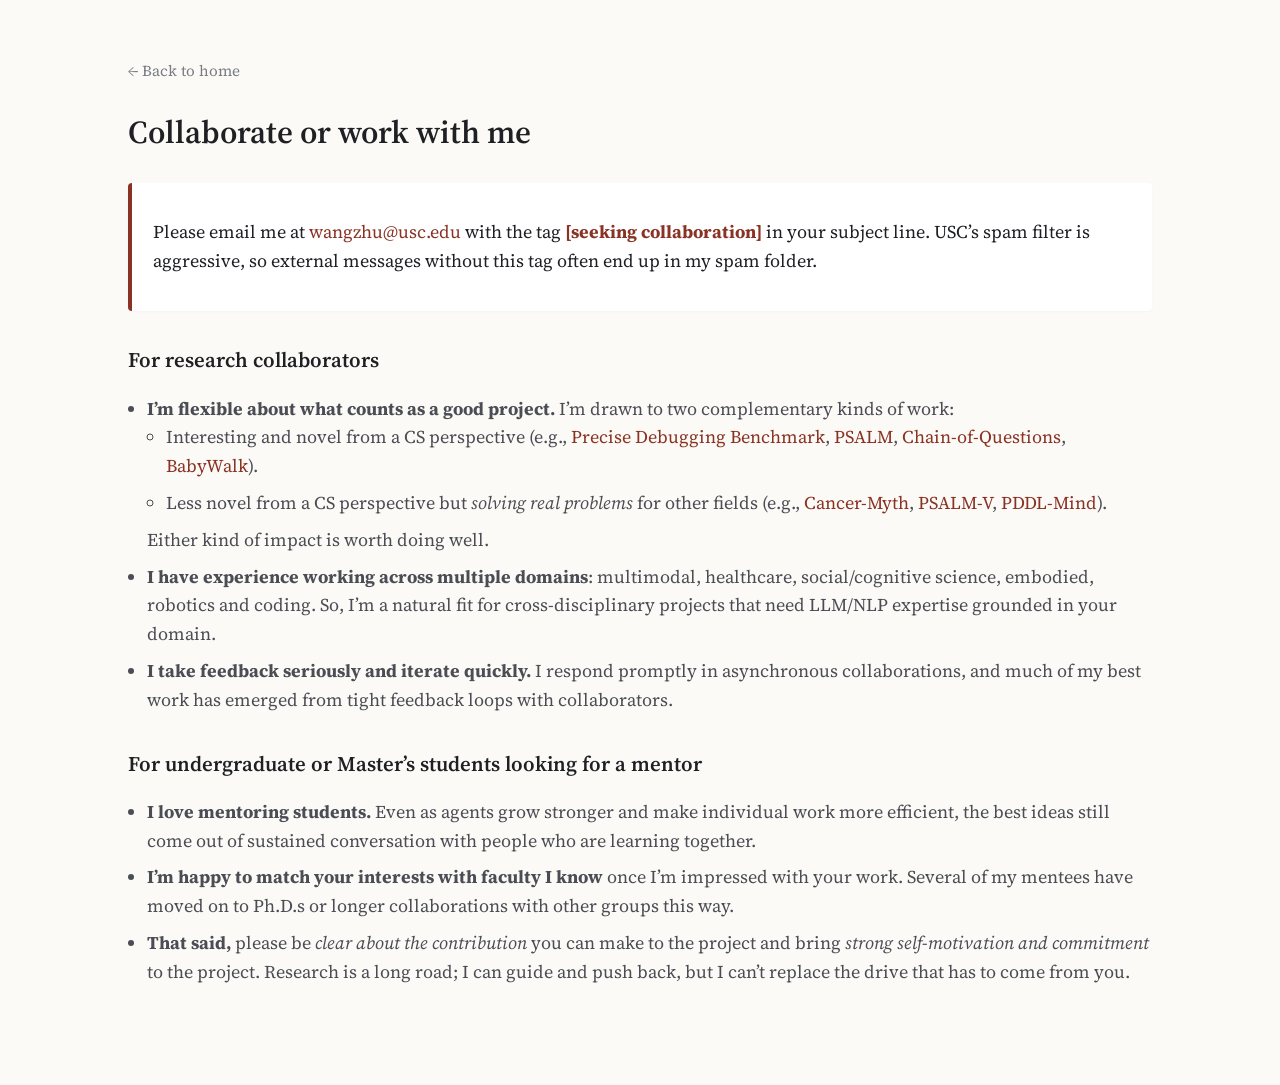
==== work-with-me.html @ 206d2c04 "Replace Hugo academic theme with hand-written static site - New homepage (index.html), publications/" ====
<!doctype html>
<html lang="en">
<head>
  <meta charset="utf-8">
  <meta name="viewport" content="width=device-width, initial-scale=1">
  <title>Collaborate or work with me — Wang Bill Zhu</title>
  <meta name="description" content="How to reach Wang Bill Zhu about research collaboration or mentorship.">
  <link rel="icon" type="image/png" href="img/favicon.png">
  <link rel="apple-touch-icon" href="img/favicon.png">
  <link rel="preconnect" href="https://fonts.googleapis.com">
  <link rel="preconnect" href="https://fonts.gstatic.com" crossorigin>
  <link href="https://fonts.googleapis.com/css2?family=Source+Serif+4:opsz,wght@8..60,400;8..60,600&display=swap" rel="stylesheet">
  <link rel="stylesheet" href="style.css">
</head>
<body>
<main class="wrap subpage">

  <a class="back-link" href="index.html">&larr; Back to home</a>

  <h1>Collaborate or work with me</h1>

  <div class="callout">
    <p>
      Please email me at
      <a href="mailto:wangzhu@usc.edu?subject=%5Bseeking%20collaboration%5D%20">wangzhu@usc.edu</a>
      with the tag <strong>[seeking collaboration]</strong> in your subject line.
      USC&rsquo;s spam filter is aggressive, so external messages without this tag
      often end up in my spam folder.
    </p>
  </div>

  <h2>For research collaborators</h2>
  <ul>
    <li>
      <strong>I&rsquo;m flexible about what counts as a good project.</strong>
      I&rsquo;m drawn to two complementary kinds of work:
      <ul>
        <li>
          Interesting and novel from a CS perspective (e.g.,
          <a href="https://arxiv.org/abs/2604.17338" target="_blank" rel="noopener">Precise Debugging Benchmark</a>,
          <a href="https://arxiv.org/abs/2406.02791" target="_blank" rel="noopener">PSALM</a>,
          <a href="https://aclanthology.org/2023.emnlp-main.547/" target="_blank" rel="noopener">Chain-of-Questions</a>,
          <a href="https://arxiv.org/abs/2005.04625" target="_blank" rel="noopener">BabyWalk</a>).
        </li>
        <li>
          Less novel from a CS perspective but <em>solving real problems</em> for
          other fields (e.g.,
          <a href="https://arxiv.org/abs/2504.11373" target="_blank" rel="noopener">Cancer-Myth</a>,
          <a href="https://arxiv.org/abs/2506.20097" target="_blank" rel="noopener">PSALM-V</a>,
          <a href="https://arxiv.org/abs/2604.17819" target="_blank" rel="noopener">PDDL-Mind</a>).
        </li>
      </ul>
      Either kind of impact is worth doing well.
    </li>
    <li>
      <strong>I have experience working across multiple domains</strong>: multimodal,
      healthcare, social/cognitive science, embodied, robotics and coding. So, I&rsquo;m
      a natural fit for cross-disciplinary projects that need
      LLM/NLP expertise grounded in your domain.
    </li>
    <li>
      <strong>I take feedback seriously and iterate quickly.</strong>
      I respond promptly in asynchronous collaborations, 
      and much of my best work has emerged from tight feedback loops with collaborators.
    </li>
  </ul>

  <h2>For undergraduate or Master&rsquo;s students looking for a mentor</h2>
  <ul>
    <li>
      <strong>I love mentoring students.</strong> Even as agents grow stronger
      and make individual work more efficient, the best ideas still come out of
      sustained conversation with people who are learning together.
    </li>
    <li>
      <strong>I&rsquo;m happy to match your interests with faculty I know</strong>
      once I&rsquo;m impressed with your work. Several of my mentees have moved on
      to Ph.D.s or longer collaborations with other groups this way.
    </li>
    <li>
      <strong>That said,</strong> please be <em>clear about the contribution</em> you
      can make to the project and bring <em>strong self-motivation and commitment</em> to the project.
      Research is a long road; I can guide and push back, but I can&rsquo;t
      replace the drive that has to come from you.
    </li>
  </ul>

</main>
</body>
</html>
---- style.css ----
/* ------------------------------------------------------------------
   Wang Bill Zhu — personal site
   A single, deliberately simple stylesheet. No frameworks.
   ------------------------------------------------------------------ */

:root {
  --bg:        #fbfaf6;
  --surface:   #ffffff;
  --ink:       #1f2024;
  --ink-soft:  #4b4d55;
  --ink-mute:  #7a7c84;
  --rule:      #e7e3d8;
  --accent:    #8a3324;          /* warm crimson */
  --accent-soft: #c87a6b;
  --tag-bg:    #f1ede2;
  --tag-ink:   #5a4634;
  --max-width: 1080px;
}

* { box-sizing: border-box; }

html { -webkit-text-size-adjust: 100%; }

body {
  margin: 0;
  background: var(--bg);
  color: var(--ink);
  font-family: "Source Serif 4", "Source Serif Pro", "Iowan Old Style",
               "Apple Garamond", Georgia, "Times New Roman", serif;
  font-size: 18px;
  line-height: 1.6;
  -webkit-font-smoothing: antialiased;
  text-rendering: optimizeLegibility;
}

a {
  color: var(--accent);
  text-decoration: none;
  border-bottom: 1px solid transparent;
  transition: border-color 0.15s ease, color 0.15s ease;
}
a:hover { border-bottom-color: var(--accent); }

.wrap {
  max-width: var(--max-width);
  margin: 0 auto;
  padding: 56px 28px 80px;
}

/* ---------- Hero / header ---------- */

.hero {
  display: grid;
  grid-template-columns: 200px 1fr;
  gap: 40px;
  align-items: start;
}

.portrait img {
  width: 200px;
  height: 200px;
  object-fit: cover;
  border-radius: 50%;
  display: block;
  box-shadow: 0 1px 0 rgba(0,0,0,0.04), 0 8px 28px rgba(50,40,30,0.10);
}

.socials {
  display: flex;
  gap: 16px;
  margin-top: 14px;
  justify-content: center;
  align-items: center;
  flex-wrap: nowrap;
}
.socials a {
  border-bottom: none;
  display: inline-flex;
  align-items: center; justify-content: center;
  font-size: 22px;
  line-height: 1;
  transition: transform 0.12s ease, filter 0.15s ease;
}
.socials a:hover { transform: translateY(-1px); filter: brightness(1.05); border-bottom: none; }

/* Each platform gets its canonical brand color so the row reads like a
   row of recognizable logos rather than uniform grey glyphs. */
.socials .s-email    { color: #d44638; }   /* Gmail red          */
.socials .s-cv       { color: #2a5d6e; }   /* document teal      */
.socials .s-scholar  { color: #4285f4; }   /* Google blue        */
.socials .s-github   { color: #181717; }   /* GitHub near-black  */
.socials .s-x        { color: #000000; }   /* X / Twitter black  */
.socials .s-linkedin { color: #0a66c2; }   /* LinkedIn blue      */

.intro h1 {
  font-family: inherit;
  font-weight: 600;
  font-size: 2.1rem;
  letter-spacing: -0.01em;
  margin: 0 0 0.2rem;
}
.intro .role {
  margin: 0 0 1rem;
  color: var(--ink-mute);
  font-size: 1.02rem;
  font-style: italic;
}
.intro p { margin: 0 0 0.9rem; color: var(--ink-soft); }
.intro ul.research-directions {
  margin: -0.4rem 0 0.9rem;
  padding-left: 1.25rem;
  color: var(--ink-soft);
}
.intro ul.research-directions li { margin-bottom: 0.4rem; }

/* ---------- Section structure ---------- */

section { margin-top: 64px; }

h2.section-title {
  font-family: inherit;
  font-weight: 600;
  font-size: 1.7rem;
  letter-spacing: -0.01em;
  margin: 0 0 1.5rem;
  padding-bottom: 0.55rem;
  color: var(--ink);
  position: relative;
  border-bottom: 1px solid var(--rule);
}
/* A short coloured underline sits on top of the thin grey rule, so each
   section heading reads as the start of a clearly demarcated block. */
h2.section-title::after {
  content: "";
  position: absolute;
  left: 0;
  bottom: -1px;
  width: 64px;
  height: 3px;
  background: var(--accent);
  border-radius: 2px;
}

/* ---------- News ---------- */

.news-list {
  list-style: none;
  padding: 0;
  margin: 0;
  display: grid;
  gap: 0.6rem;
}
.news-list li {
  display: grid;
  grid-template-columns: 100px 1fr;
  gap: 18px;
  align-items: baseline;
}
.news-date {
  color: var(--ink-mute);
  font-size: 0.92rem;
  font-variant-numeric: tabular-nums;
}
.news-body { color: var(--ink-soft); }
.news-body strong { color: var(--ink); font-weight: 600; }

/* ---------- Publications ---------- */

.tabs {
  display: flex;
  gap: 4px;
  margin-bottom: 1.5rem;
  border-bottom: 1px solid var(--rule);
  flex-wrap: wrap;
}
.tab {
  appearance: none;
  background: none;
  border: none;
  padding: 10px 16px;
  font: inherit;
  font-size: 0.98rem;
  color: var(--ink-mute);
  cursor: pointer;
  border-bottom: 2px solid transparent;
  margin-bottom: -1px;
  transition: color 0.15s ease, border-color 0.15s ease;
}
.tab:hover { color: var(--ink); }
.tab.active {
  color: var(--accent);
  border-bottom-color: var(--accent);
}

/* Sub-tab chip row inside taxonomy views ---------------------------- */
.chips {
  display: flex;
  gap: 8px;
  flex-wrap: wrap;
  margin-bottom: 1.4rem;
}
.chip {
  appearance: none;
  border: 1px solid var(--rule);
  background: var(--surface);
  color: var(--ink-soft);
  font: inherit;
  font-size: 0.86rem;
  padding: 5px 14px;
  border-radius: 999px;
  cursor: pointer;
  transition: background 0.15s ease, color 0.15s ease, border-color 0.15s ease;
}
.chip:hover { color: var(--accent); border-color: var(--accent-soft); }
.chip.active {
  background: var(--accent);
  border-color: var(--accent);
  color: #fff;
}

.pub-empty {
  color: var(--ink-mute);
  font-style: italic;
  margin: 1rem 0;
}

/* Category labels (when "All" is selected and groups appear) ------- */
/* Visually distinct from paper titles: small caps, sans-serif feel,
   colored block to the left, sits in its own row.                    */
.pub-group { margin-top: 1.6rem; }
.pub-group:first-child { margin-top: 0; }
.pub-group-title {
  font-family: ui-sans-serif, system-ui, -apple-system, "Segoe UI",
               Helvetica, Arial, sans-serif;
  font-weight: 600;
  font-size: 0.78rem;
  letter-spacing: 0.14em;
  text-transform: uppercase;
  color: var(--accent);
  margin: 0 0 0.6rem;
  padding: 0.35rem 0.8rem;
  display: inline-block;
  background: var(--tag-bg);
  border-left: 3px solid var(--accent);
  border-radius: 2px;
}
.pub-group:first-child .pub-group-title { margin-top: 0; }

.pub-list { list-style: none; padding: 0; margin: 0; }
.pub-list li { padding: 0.7rem 0; border-bottom: 1px dashed var(--rule); }
.pub-list li:last-child { border-bottom: none; }

.pub-title { font-weight: 600; color: var(--ink); }
.pub-authors { color: var(--ink-soft); font-size: 0.97rem; }
.pub-authors .me {
  font-weight: 600;
  color: var(--ink);
  text-decoration: underline;
  text-decoration-thickness: 1px;
  text-underline-offset: 2px;
}
.pub-venue { color: var(--ink-mute); font-style: italic; font-size: 0.95rem; }
/* Award marker — bright magenta, plain text, no highlighter or box.
   High contrast against the cream background and clearly distinct from
   the page's crimson accent so spotlights jump out at a glance. */
.pub-award {
  display: inline-block;
  margin-left: 0.4rem;
  color: #db2777;
  font-style: normal;
  font-weight: 800;
  font-size: 0.92rem;
  letter-spacing: 0.01em;
}
.pub-award::before { content: "["; }
.pub-award::after  { content: "]"; }

/* News-item marker — plain bold text wrapped in brackets, no color or
   uppercase tricks. Stays unobtrusive but signals "this is a tag." */
.news-tag {
  font-weight: 700;
  color: var(--ink);
}

.pub-actions {
  margin-top: 0.3rem;
  display: flex;
  gap: 0.5rem;
  flex-wrap: wrap;
  align-items: center;
}
.pub-link, .bib-toggle {
  font: inherit;
  font-size: 0.85rem;
  padding: 2px 10px;
  border: 1px solid var(--rule);
  border-radius: 4px;
  color: var(--ink-soft);
  background: var(--surface);
  cursor: pointer;
  border-bottom: 1px solid var(--rule);
  text-decoration: none;
}
.pub-link:hover, .bib-toggle:hover {
  color: var(--accent);
  border-color: var(--accent-soft);
}
.bib-toggle.active {
  color: #fff;
  background: var(--accent);
  border-color: var(--accent);
}
.bib-block {
  width: 100%;
  margin: 0.45rem 0 0;
  padding: 0.75rem 1rem;
  background: #faf6ec;
  border: 1px solid var(--rule);
  border-left: 3px solid var(--accent-soft);
  border-radius: 4px;
  font-family: ui-monospace, "SF Mono", Menlo, Consolas, monospace;
  font-size: 0.78rem;
  line-height: 1.5;
  color: var(--ink-soft);
  overflow-x: auto;
  white-space: pre;
}
.bib-block[hidden] { display: none; }

.pub-tags {
  margin-top: 0.35rem;
  display: flex;
  gap: 0.3rem;
  flex-wrap: wrap;
}
.pub-tag {
  font-size: 0.78rem;
  padding: 2px 9px;
  border-radius: 999px;
  background: var(--tag-bg);
  color: var(--tag-ink);
  font-style: normal;
}

/* ---------- Footer ---------- */

footer {
  margin-top: 96px;
  padding-top: 24px;
  border-top: 1px solid var(--rule);
  color: var(--ink-mute);
  font-size: 0.88rem;
  text-align: center;
}

/* ---------- Work-with-me page ---------- */

.subpage h1 {
  font-weight: 600;
  font-size: 2rem;
  margin: 0 0 0.4rem;
}
.subpage .lede {
  color: var(--ink-mute);
  font-style: italic;
  margin: 0 0 2rem;
}
.callout {
  background: var(--surface);
  border-left: 4px solid var(--accent);
  padding: 1.1rem 1.3rem;
  margin: 1.5rem 0;
  border-radius: 4px;
  box-shadow: 0 1px 2px rgba(0,0,0,0.03);
}
.callout strong { color: var(--accent); }

.subpage h2 {
  font-weight: 600;
  font-size: 1.3rem;
  margin: 2rem 0 0.8rem;
}
.subpage ul { padding-left: 1.2rem; }
.subpage li { margin-bottom: 0.5rem; color: var(--ink-soft); }

.back-link {
  display: inline-block;
  margin-bottom: 1.5rem;
  font-size: 0.95rem;
  color: var(--ink-mute);
  border-bottom: none;
}
.back-link:hover { color: var(--accent); border-bottom: none; }

/* ---------- Responsive ---------- */

/* Tablet & narrow laptop — relax the wide hero into something less airy. */
@media (max-width: 900px) {
  .wrap { padding: 48px 24px 72px; }
}

/* Phones — collapse hero into a single centered column. */
@media (max-width: 640px) {
  body { font-size: 17px; }
  .wrap { padding: 36px 20px 60px; }
  .hero { grid-template-columns: 1fr; gap: 24px; }
  .portrait { display: flex; flex-direction: column; align-items: center; }
  .portrait img { width: 160px; height: 160px; }
  .socials { margin-top: 14px; gap: 14px; }
  .news-list li { grid-template-columns: 1fr; gap: 2px; }
  .news-date { font-size: 0.85rem; }
  .intro h1 { font-size: 1.7rem; }
  h2.section-title { font-size: 1.4rem; }
  .bib-block { font-size: 0.72rem; }
}
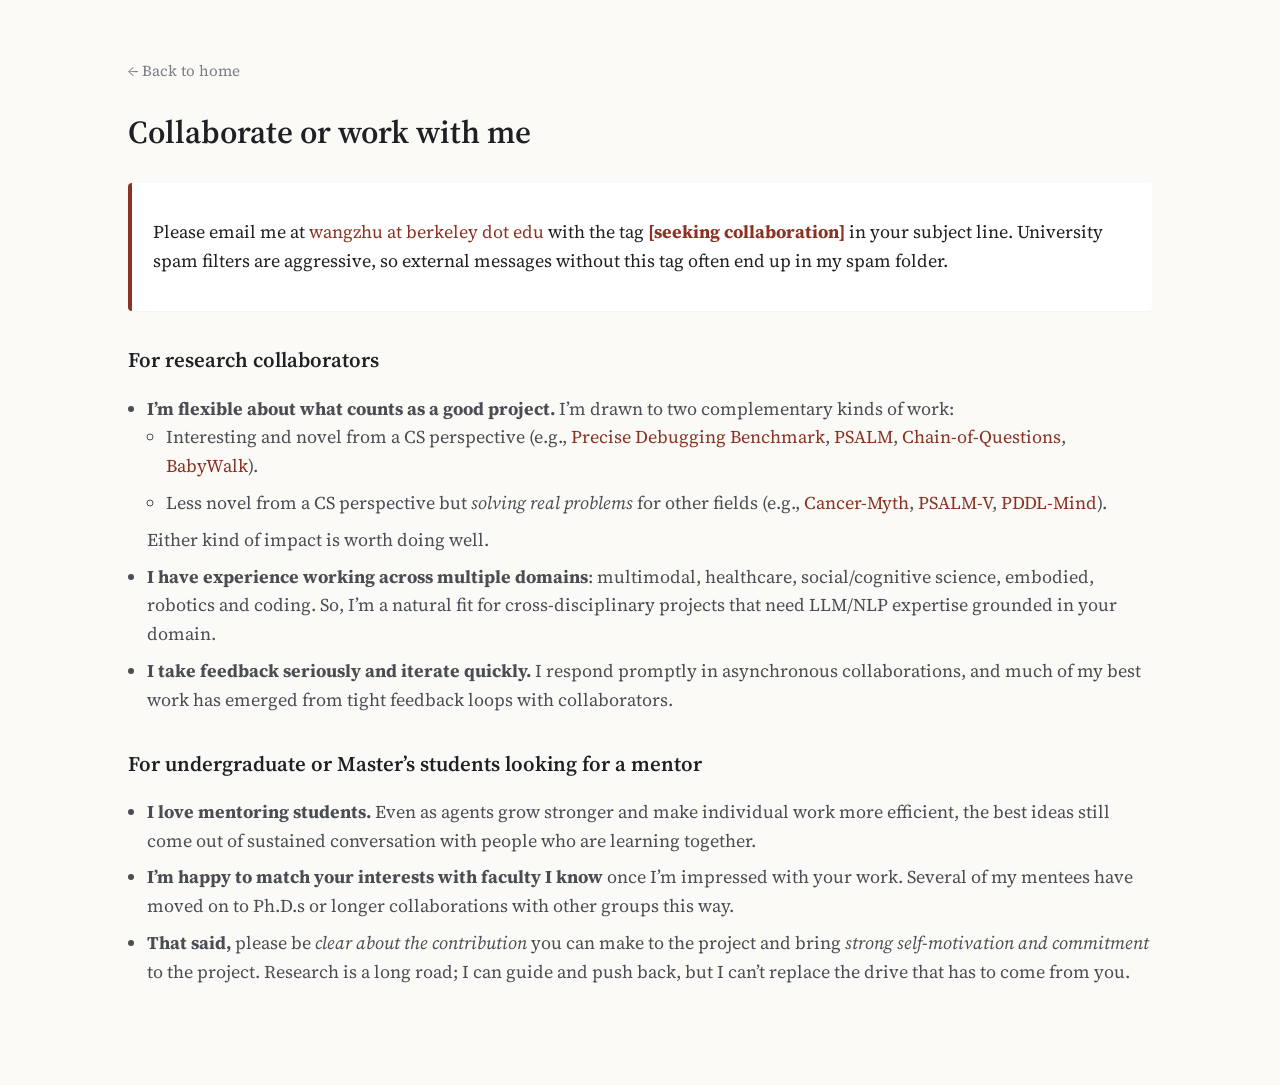
==== commit db22ad64: "Update site for UC Berkeley postdoc: email, bio, news, pubs; refresh resume PDF - Switch contact ema" ====
--- a/work-with-me.html
+++ b/work-with-me.html
@@ -22,9 +22,9 @@
   <div class="callout">
     <p>
       Please email me at
-      <a href="mailto:wangzhu@usc.edu?subject=%5Bseeking%20collaboration%5D%20">wangzhu@usc.edu</a>
+      <a href="mailto:wangzhu@berkeley.edu?subject=%5Bseeking%20collaboration%5D%20">wangzhu at berkeley dot edu</a>
       with the tag <strong>[seeking collaboration]</strong> in your subject line.
-      USC&rsquo;s spam filter is aggressive, so external messages without this tag
+      University spam filters are aggressive, so external messages without this tag
       often end up in my spam folder.
     </p>
   </div>
